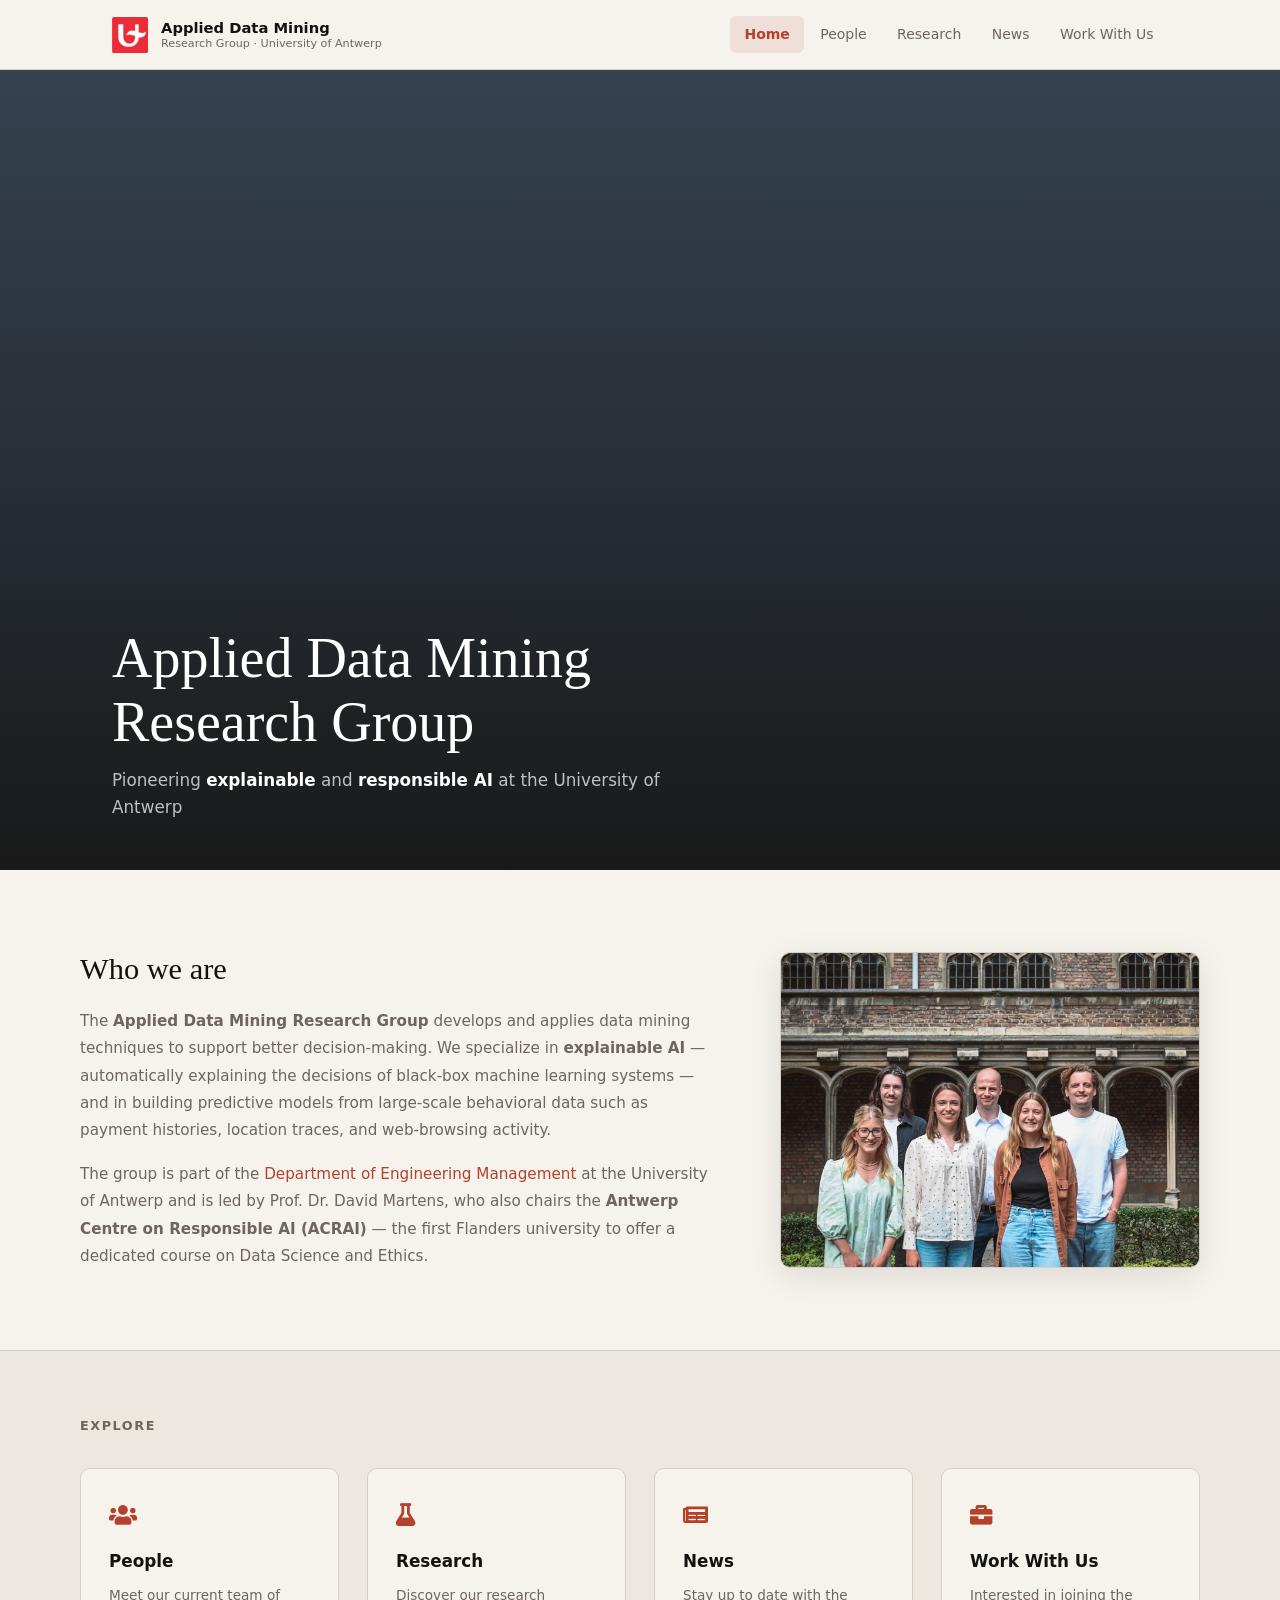
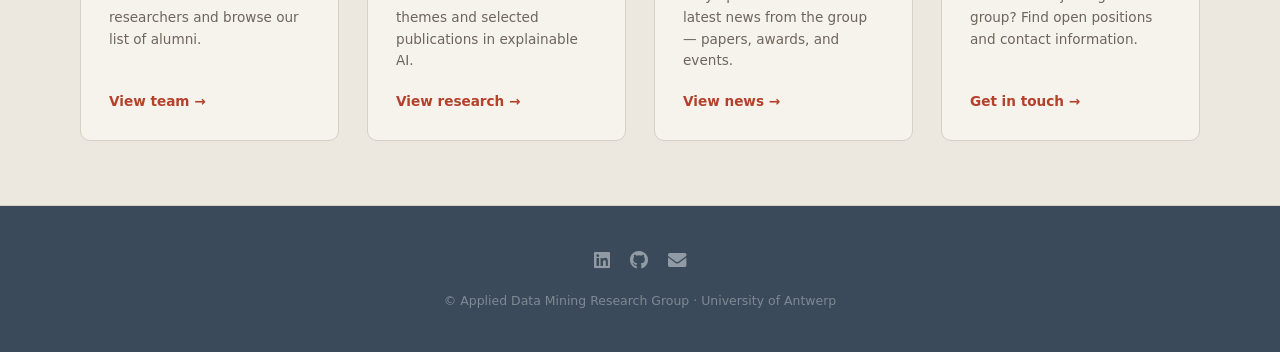
==== index.html @ bc3ec87d "update" ====
<!DOCTYPE html>
<html lang="en">
<head>
  <meta charset="UTF-8" />
  <meta name="viewport" content="width=device-width, initial-scale=1.0" />
  <title>ADM Research Group – University of Antwerp</title>
  <meta name="description" content="Applied Data Mining Research Group at the University of Antwerp. Research in explainable and responsible AI." />
  <link rel="icon" href="images/UA_Logo.png" />
  <link rel="stylesheet" href="assets/css/fontawesome-all.min.css" />
  <link rel="stylesheet" href="assets/css/adm.css" />
</head>
<body>

  <!-- ═══════════════════════════ SHARED NAV — active: Home ════ -->
  <header class="site-nav">
    <div class="nav-inner">
      <a class="nav-brand" href="index.html">
        <img class="nav-logo" src="images/UA_Logo.png" alt="UA" />
        <div class="nav-name">
          <strong>Applied Data Mining</strong>
          <span>Research Group · University of Antwerp</span>
        </div>
      </a>
      <nav class="nav-links">
        <a class="nav-link active" href="index.html">Home</a>
        <a class="nav-link" href="people.html">People</a>
        <a class="nav-link" href="research.html">Research</a>
        <a class="nav-link" href="news.html">News</a>
        <a class="nav-link" href="work-with-us.html">Work With Us</a>
      </nav>
    </div>
  </header>

  <!-- ═══════════════════════════════════════════════════════════
       HERO
       Background image: images/group_pics/2024.jpeg
       Change the year here if you update the group photo.
  ═══════════════════════════════════════════════════════════════ -->
  <section class="landing-hero">
    <div class="landing-hero-overlay"></div>
    <div class="landing-hero-content">
      <h1>Applied Data Mining<br>Research Group</h1>
      <p>Pioneering <strong>explainable</strong> and <strong>responsible AI</strong> at the University of Antwerp</p>
    </div>
  </section>

  <!-- ═══════════════════════════════════════════════════════════
       ABOUT
       Edit the two paragraphs below to describe the group.
  ═══════════════════════════════════════════════════════════════ -->
  <section class="about-section">
    <div class="about-inner">
      <div class="about-text">
        <h2>Who we are</h2>
        <p>
          The <strong>Applied Data Mining Research Group</strong> develops and applies data mining
          techniques to support better decision-making. We specialize in
          <strong>explainable AI</strong> — automatically explaining the decisions of
          black-box machine learning systems — and in building predictive models
          from large-scale behavioral data such as payment histories, location traces,
          and web-browsing activity.
        </p>
        <p>
          The group is part of the <a href="https://www.uantwerpen.be/en/research-groups/engineering-management/">Department
          of Engineering Management</a> at the University of Antwerp and is led by
          Prof. Dr. David Martens, who also chairs the
          <strong>Antwerp Centre on Responsible AI (ACRAI)</strong> — the first Flanders
          university to offer a dedicated course on Data Science and Ethics.
        </p>
      </div>
      <div class="about-photo">
        <img src="images/group_pics/2023.jpeg" alt="ADM Research Group" />
      </div>
    </div>
  </section>

  <!-- ═══════════════════════════════════════════════════════════
       FEATURE CARDS — links to the main sections
       Edit the descriptions; add new cards by copying a .feature-card block.
  ═══════════════════════════════════════════════════════════════ -->
  <section class="features-section">
    <div class="features-inner">
      <p class="features-heading">Explore</p>
      <div class="features-grid">

        <a class="feature-card" href="people.html">
          <div class="feature-icon"><i class="fas fa-users"></i></div>
          <div class="feature-title">People</div>
          <div class="feature-desc">Meet our current team of researchers and browse our list of alumni.</div>
          <div class="feature-arrow">View team →</div>
        </a>

        <a class="feature-card" href="research.html">
          <div class="feature-icon"><i class="fas fa-flask"></i></div>
          <div class="feature-title">Research</div>
          <div class="feature-desc">Discover our research themes and selected publications in explainable AI.</div>
          <div class="feature-arrow">View research →</div>
        </a>

        <a class="feature-card" href="news.html">
          <div class="feature-icon"><i class="fas fa-newspaper"></i></div>
          <div class="feature-title">News</div>
          <div class="feature-desc">Stay up to date with the latest news from the group — papers, awards, and events.</div>
          <div class="feature-arrow">View news →</div>
        </a>

        <a class="feature-card" href="work-with-us.html">
          <div class="feature-icon"><i class="fas fa-briefcase"></i></div>
          <div class="feature-title">Work With Us</div>
          <div class="feature-desc">Interested in joining the group? Find open positions and contact information.</div>
          <div class="feature-arrow">Get in touch →</div>
        </a>

      </div>
    </div>
  </section>

  <!-- ═══════════════════════════ SHARED FOOTER ════════════════ -->
  <footer class="site-footer">
    <div class="footer-inner">
      <div class="footer-icons">
        <a href="https://www.linkedin.com/school/uantwerpenfbe/" title="LinkedIn"><i class="fab fa-linkedin"></i></a>
        <a href="https://github.com/ADMAntwerp" title="GitHub"><i class="fab fa-github"></i></a>
        <a href="mailto:david.martens@uantwerp.be" title="Email"><i class="fas fa-envelope"></i></a>
      </div>
      <p class="footer-copy">&copy; Applied Data Mining Research Group &middot; University of Antwerp</p>
    </div>
  </footer>

</body>
</html>
---- assets/css/adm.css ----
/* ═══════════════════════════════════════════════════════════════
   ADM Research Group — complete site styles
   Color tokens: colors_and_type.css in project root
═══════════════════════════════════════════════════════════════ */

/* ── Tokens ──────────────────────────────────────────────────── */
:root {
  --bg:          #F6F2EC;
  --surface:     #EDE8DF;
  --border:      #D5CFC5;
  --text:        #141210;
  --meta:        #6E665C;
  --accent:      #B4412B;
  --accent-dim:  rgba(180, 65, 43, 0.10);
  --slate:       #3A4A5A;
  --slate-dark:  #263040;

  --font: -apple-system, BlinkMacSystemFont, 'Segoe UI', system-ui, sans-serif;
  --font-serif: Georgia, 'Times New Roman', serif;

  --nav-h:  70px;
  --max-w:  1120px;
  --gap:    1.75rem;
  --r:      10px;
}

@media (prefers-color-scheme: dark) {
  :root {
    --bg:         #1A1815;
    --surface:    #221F1C;
    --border:     #2E2B27;
    --text:       #F0EBE3;
    --meta:       #8E867A;
    --accent:     #D2604A;
    --accent-dim: rgba(210, 96, 74, 0.12);
    --slate:      #3A4A5A;
    --slate-dark: #263040;
  }
}

/* ── Reset ───────────────────────────────────────────────────── */
*, *::before, *::after { box-sizing: border-box; margin: 0; padding: 0; }
html { scroll-behavior: smooth; }

body {
  font-family: var(--font);
  background: var(--bg);
  color: var(--text);
  line-height: 1.65;
  -webkit-font-smoothing: antialiased;
}

a { color: var(--accent); text-decoration: none; }
a:hover { text-decoration: underline; }
img { max-width: 100%; display: block; }

/* ── Shared layout ───────────────────────────────────────────── */
.wrap {
  max-width: var(--max-w);
  margin: 0 auto;
  padding: 0 2rem;
}

/* ═══════════════════════════════════════════════════════════════
   NAVIGATION
═══════════════════════════════════════════════════════════════ */
.site-nav {
  position: sticky;
  top: 0;
  z-index: 200;
  height: var(--nav-h);
  background: var(--bg);
  border-bottom: 1px solid var(--border);
}

.nav-inner {
  max-width: var(--max-w);
  margin: 0 auto;
  padding: 0 2rem;
  height: 100%;
  display: flex;
  align-items: center;
  justify-content: space-between;
  gap: 1.5rem;
}

.nav-brand {
  display: flex;
  align-items: center;
  gap: 0.8rem;
  text-decoration: none;
  color: var(--text);
  flex-shrink: 0;
}

.nav-brand:hover { text-decoration: none; }

.nav-logo { height: 36px; width: auto; }

.nav-name {
  display: flex;
  flex-direction: column;
  line-height: 1.2;
}

.nav-name strong {
  font-size: 0.92rem;
  font-weight: 700;
  color: var(--text);
}

.nav-name span {
  font-size: 0.70rem;
  color: var(--meta);
}

.nav-links {
  display: flex;
  align-items: center;
  gap: 0.1rem;
}

.nav-link {
  font-size: 0.875rem;
  font-weight: 500;
  color: var(--meta);
  padding: 0.45rem 0.9rem;
  border-radius: 6px;
  transition: color 0.15s, background 0.15s;
  text-decoration: none;
  white-space: nowrap;
}

.nav-link:hover {
  color: var(--text);
  background: var(--surface);
  text-decoration: none;
}

.nav-link.active {
  color: var(--accent);
  font-weight: 600;
  background: var(--accent-dim);
}

/* ═══════════════════════════════════════════════════════════════
   LANDING HERO (index.html only)
═══════════════════════════════════════════════════════════════ */
.landing-hero {
  position: relative;
  height: calc(100vh - var(--nav-h));
  min-height: 480px;
  max-height: 800px;
  background-color: var(--slate);
  background-image: url('../images/group_pics/2024.jpeg');
  background-size: cover;
  background-position: center 30%;
  display: flex;
  align-items: flex-end;
}

.landing-hero-overlay {
  position: absolute;
  inset: 0;
  background: linear-gradient(
    to top,
    rgba(20, 18, 16, 0.88) 0%,
    rgba(20, 18, 16, 0.45) 55%,
    rgba(20, 18, 16, 0.15) 100%
  );
}

.landing-hero-content {
  position: relative;
  z-index: 1;
  padding: 3rem 2rem;
  max-width: var(--max-w);
  margin: 0 auto;
  width: 100%;
}

.landing-hero-content h1 {
  font-family: var(--font-serif);
  font-size: clamp(2rem, 5vw, 3.5rem);
  font-weight: 400;
  color: #fff;
  line-height: 1.15;
  margin-bottom: 0.75rem;
}

.landing-hero-content p {
  font-size: 1.05rem;
  color: rgba(255, 255, 255, 0.72);
  max-width: 560px;
}

.landing-hero-content strong { color: #fff; }

/* ── Landing: About ── */
.about-section {
  padding: 5rem 2rem;
}

.about-inner {
  max-width: var(--max-w);
  margin: 0 auto;
  display: grid;
  grid-template-columns: 1fr 420px;
  gap: 4rem;
  align-items: center;
}

.about-text h2 {
  font-family: var(--font-serif);
  font-size: 1.9rem;
  font-weight: 400;
  color: var(--text);
  margin-bottom: 1.25rem;
  line-height: 1.25;
}

.about-text p {
  color: var(--meta);
  font-size: 0.95rem;
  line-height: 1.8;
  margin-bottom: 1rem;
}

.about-text p:last-child { margin-bottom: 0; }

.about-photo {
  border-radius: var(--r);
  overflow: hidden;
  border: 1px solid var(--border);
  box-shadow: 0 8px 32px rgba(0,0,0,0.1);
}

.about-photo img {
  width: 100%;
  aspect-ratio: 4/3;
  object-fit: cover;
}

/* ── Landing: Feature cards ── */
.features-section {
  background: var(--surface);
  border-top: 1px solid var(--border);
  border-bottom: 1px solid var(--border);
  padding: 4rem 2rem;
}

.features-inner {
  max-width: var(--max-w);
  margin: 0 auto;
}

.features-heading {
  font-size: 0.8rem;
  font-weight: 700;
  text-transform: uppercase;
  letter-spacing: 0.12em;
  color: var(--meta);
  margin-bottom: 2rem;
}

.features-grid {
  display: grid;
  grid-template-columns: repeat(auto-fit, minmax(220px, 1fr));
  gap: var(--gap);
}

.feature-card {
  background: var(--bg);
  border: 1px solid var(--border);
  border-radius: var(--r);
  padding: 1.75rem;
  display: flex;
  flex-direction: column;
  gap: 0.6rem;
  transition: box-shadow 0.2s, transform 0.2s;
  text-decoration: none;
  color: var(--text);
}

.feature-card:hover {
  box-shadow: 0 8px 28px rgba(0,0,0,0.1);
  transform: translateY(-2px);
  text-decoration: none;
  color: var(--text);
}

.feature-icon {
  font-size: 1.4rem;
  color: var(--accent);
  margin-bottom: 0.25rem;
}

.feature-title {
  font-size: 1.05rem;
  font-weight: 700;
}

.feature-desc {
  font-size: 0.85rem;
  color: var(--meta);
  line-height: 1.6;
}

.feature-arrow {
  font-size: 0.85rem;
  color: var(--accent);
  margin-top: auto;
  padding-top: 0.5rem;
  font-weight: 600;
}

/* ═══════════════════════════════════════════════════════════════
   PAGE BANNER (inner pages)
═══════════════════════════════════════════════════════════════ */
.page-banner {
  background: linear-gradient(135deg, var(--slate) 0%, var(--slate-dark) 100%);
  padding: 3.5rem 2rem;
}

.page-banner-inner {
  max-width: var(--max-w);
  margin: 0 auto;
}

.page-banner h1 {
  font-family: var(--font-serif);
  font-size: clamp(1.6rem, 3.5vw, 2.5rem);
  font-weight: 400;
  color: #fff;
  margin-bottom: 0.35rem;
}

.page-banner p {
  font-size: 0.92rem;
  color: rgba(255,255,255,0.6);
}

/* ═══════════════════════════════════════════════════════════════
   SHARED PAGE CONTENT
═══════════════════════════════════════════════════════════════ */
.page-content {
  max-width: var(--max-w);
  margin: 0 auto;
  padding: 3.5rem 2rem 5rem;
}

/* ── Section heading ── */
.sh {
  font-size: 1.15rem;
  font-weight: 700;
  color: var(--text);
  margin-bottom: 1.5rem;
  margin-top: 3.5rem;
  display: flex;
  align-items: center;
  gap: 0.75rem;
}

.sh::after {
  content: '';
  flex: 1;
  height: 1px;
  background: var(--border);
}

.sh:first-child { margin-top: 0; }

/* ═══════════════════════════════════════════════════════════════
   PEOPLE PAGE
═══════════════════════════════════════════════════════════════ */

/* ── PI feature card ── */
.pi-card {
  display: grid;
  grid-template-columns: 200px 1fr;
  gap: 2rem;
  background: var(--surface);
  border: 1px solid var(--border);
  border-radius: var(--r);
  padding: 1.75rem;
  margin-bottom: 2.5rem;
}

.pi-photo {
  width: 100%;
  aspect-ratio: 1;
  object-fit: cover;
  object-position: top;
  border-radius: 8px;
}

.pi-name {
  font-size: 1.3rem;
  font-weight: 700;
  margin-bottom: 0.2rem;
}

.pi-role {
  font-size: 0.82rem;
  color: var(--accent);
  font-weight: 600;
  text-transform: uppercase;
  letter-spacing: 0.06em;
  margin-bottom: 0.85rem;
}

.pi-bio {
  font-size: 0.9rem;
  color: var(--meta);
  line-height: 1.75;
  margin-bottom: 1rem;
}

.pi-links { display: flex; gap: 0.6rem; }

.pi-links a, .member-icons a {
  color: var(--meta);
  font-size: 1.05rem;
  transition: color 0.15s;
  text-decoration: none;
}

.pi-links a:hover, .member-icons a:hover { color: var(--accent); }

/* ── Team grid ── */
.members-grid {
  display: grid;
  grid-template-columns: repeat(auto-fill, minmax(185px, 1fr));
  gap: var(--gap);
}

.member-card {
  background: var(--surface);
  border: 1px solid var(--border);
  border-radius: var(--r);
  overflow: hidden;
  transition: box-shadow 0.2s, transform 0.2s;
}

.member-card:hover {
  box-shadow: 0 8px 28px rgba(0,0,0,0.12);
  transform: translateY(-2px);
}

.member-card img {
  width: 100%;
  aspect-ratio: 1;
  object-fit: cover;
  object-position: top;
}

.member-body { padding: 0.85rem 1rem 1rem; }

.member-name {
  font-size: 0.88rem;
  font-weight: 600;
  line-height: 1.3;
  margin-bottom: 0.2rem;
}

.member-role {
  font-size: 0.74rem;
  color: var(--meta);
  margin-bottom: 0.6rem;
}

.member-icons { display: flex; gap: 0.5rem; }

/* ── Alumni ── */
.alumni-grid {
  display: grid;
  grid-template-columns: repeat(auto-fill, minmax(200px, 1fr));
  list-style: none;
}

.alumni-item {
  padding: 0.55rem 0;
  border-bottom: 1px solid var(--border);
  font-size: 0.875rem;
  color: var(--meta);
}

/* ── Gallery ── */
.gallery-grid {
  display: grid;
  grid-template-columns: repeat(auto-fill, minmax(300px, 1fr));
  gap: var(--gap);
}

.gallery-figure {
  border-radius: var(--r);
  overflow: hidden;
  border: 1px solid var(--border);
  background: var(--surface);
}

.gallery-figure img {
  width: 100%;
  aspect-ratio: 4/3;
  object-fit: cover;
}

.gallery-caption {
  padding: 0.55rem 1rem;
  font-size: 0.8rem;
  font-weight: 600;
  color: var(--meta);
  letter-spacing: 0.03em;
}

/* ═══════════════════════════════════════════════════════════════
   RESEARCH PAGE
═══════════════════════════════════════════════════════════════ */

/* ── Themes ── */
.themes-grid {
  display: grid;
  grid-template-columns: repeat(auto-fill, minmax(270px, 1fr));
  gap: var(--gap);
}

.theme-card {
  background: var(--surface);
  border: 1px solid var(--border);
  border-top: 3px solid var(--accent);
  border-radius: var(--r);
  padding: 1.5rem;
}

.theme-card h3 {
  font-size: 1rem;
  font-weight: 700;
  margin-bottom: 0.6rem;
}

.theme-card p {
  font-size: 0.875rem;
  color: var(--meta);
  line-height: 1.65;
}

/* ── Selected publications ── */
.pub-selected-grid {
  display: grid;
  grid-template-columns: repeat(auto-fill, minmax(320px, 1fr));
  gap: var(--gap);
}

.pub-card {
  background: var(--surface);
  border: 1px solid var(--border);
  border-radius: var(--r);
  padding: 1.4rem;
  display: flex;
  flex-direction: column;
  gap: 0.4rem;
}

.pub-card-year {
  font-size: 0.75rem;
  font-weight: 700;
  text-transform: uppercase;
  letter-spacing: 0.08em;
  color: var(--accent);
}

.pub-card-title {
  font-size: 0.93rem;
  font-weight: 600;
  line-height: 1.4;
  color: var(--text);
}

.pub-card-meta {
  font-size: 0.82rem;
  color: var(--meta);
  line-height: 1.5;
}

.pub-card-link {
  font-size: 0.8rem;
  color: var(--accent);
  margin-top: 0.2rem;
  font-weight: 500;
}

/* ── All publications list ── */
.pub-list { list-style: none; }

.pub-row {
  display: grid;
  grid-template-columns: 52px 1fr;
  gap: 1.25rem;
  padding: 1rem 0;
  border-bottom: 1px solid var(--border);
  align-items: start;
}

.pub-row:first-child { border-top: 1px solid var(--border); }

.pub-row-year {
  font-size: 0.8rem;
  font-weight: 700;
  color: var(--accent);
  padding-top: 3px;
  text-align: right;
}

.pub-row-title {
  font-size: 0.92rem;
  font-weight: 600;
  margin-bottom: 0.2rem;
  line-height: 1.4;
}

.pub-row-meta {
  font-size: 0.82rem;
  color: var(--meta);
}

.pub-row-link {
  display: inline-block;
  font-size: 0.78rem;
  margin-top: 0.25rem;
  color: var(--accent);
}

@media (max-width: 480px) {
  .pub-row { grid-template-columns: 1fr; gap: 0.2rem; }
  .pub-row-year { text-align: left; }
}

/* ═══════════════════════════════════════════════════════════════
   NEWS PAGE
═══════════════════════════════════════════════════════════════ */
.news-list {
  display: flex;
  flex-direction: column;
  gap: 1rem;
}

.news-card {
  display: grid;
  grid-template-columns: 64px 1fr;
  gap: 1.5rem;
  background: var(--surface);
  border: 1px solid var(--border);
  border-radius: var(--r);
  padding: 1.4rem 1.5rem;
  align-items: start;
}

.news-badge {
  background: var(--accent);
  color: #fff;
  border-radius: 6px;
  padding: 0.5rem 0.4rem;
  display: flex;
  flex-direction: column;
  align-items: center;
  line-height: 1.1;
  text-align: center;
  flex-shrink: 0;
}

.news-badge-month {
  font-size: 0.65rem;
  font-weight: 700;
  text-transform: uppercase;
  letter-spacing: 0.06em;
}

.news-badge-year {
  font-size: 1rem;
  font-weight: 700;
}

.news-title {
  font-size: 1rem;
  font-weight: 700;
  margin-bottom: 0.35rem;
  line-height: 1.35;
}

.news-body {
  font-size: 0.875rem;
  color: var(--meta);
  line-height: 1.65;
}

@media (max-width: 500px) {
  .news-card { grid-template-columns: 1fr; }
  .news-badge { flex-direction: row; gap: 0.4rem; width: fit-content; border-radius: 4px; padding: 0.3rem 0.6rem; }
}

/* ═══════════════════════════════════════════════════════════════
   WORK WITH US PAGE
═══════════════════════════════════════════════════════════════ */
.contact-card {
  background: var(--surface);
  border: 1px solid var(--border);
  border-radius: var(--r);
  padding: 2rem;
  margin-bottom: 2rem;
  display: grid;
  grid-template-columns: auto 1fr;
  gap: 1.5rem;
  align-items: start;
}

.contact-icon {
  width: 52px;
  height: 52px;
  background: var(--accent-dim);
  border-radius: 50%;
  display: flex;
  align-items: center;
  justify-content: center;
  font-size: 1.2rem;
  color: var(--accent);
  flex-shrink: 0;
}

.contact-card h3 {
  font-size: 1rem;
  font-weight: 700;
  margin-bottom: 0.25rem;
}

.contact-card p {
  font-size: 0.9rem;
  color: var(--meta);
  line-height: 1.65;
}

.contact-card a {
  font-weight: 600;
}

.position-card {
  background: var(--surface);
  border: 1px solid var(--border);
  border-left: 4px solid var(--accent);
  border-radius: var(--r);
  padding: 1.5rem;
  margin-bottom: 1rem;
}

.position-card h3 {
  font-size: 1rem;
  font-weight: 700;
  margin-bottom: 0.4rem;
}

.position-card p {
  font-size: 0.88rem;
  color: var(--meta);
  line-height: 1.65;
}

.position-tag {
  display: inline-block;
  font-size: 0.72rem;
  font-weight: 700;
  text-transform: uppercase;
  letter-spacing: 0.07em;
  color: var(--accent);
  background: var(--accent-dim);
  border-radius: 4px;
  padding: 0.2rem 0.55rem;
  margin-bottom: 0.55rem;
}

/* ═══════════════════════════════════════════════════════════════
   FOOTER
═══════════════════════════════════════════════════════════════ */
.site-footer {
  background: var(--slate);
  padding: 2.5rem 2rem;
}

.footer-inner {
  max-width: var(--max-w);
  margin: 0 auto;
  display: flex;
  flex-direction: column;
  align-items: center;
  gap: 0.9rem;
}

.footer-icons {
  display: flex;
  gap: 1.25rem;
  font-size: 1.15rem;
}

.footer-icons a {
  color: rgba(255,255,255,0.45);
  transition: color 0.15s;
  text-decoration: none;
}

.footer-icons a:hover { color: #fff; }

.footer-copy {
  font-size: 0.78rem;
  color: rgba(255,255,255,0.35);
  text-align: center;
}

/* ═══════════════════════════════════════════════════════════════
   RESPONSIVE
═══════════════════════════════════════════════════════════════ */
@media (max-width: 860px) {
  .about-inner { grid-template-columns: 1fr; }
  .about-photo { max-width: 480px; }
}

@media (max-width: 640px) {
  .nav-name span { display: none; }
  .wrap, .page-content, .about-section,
  .features-section, .page-banner { padding-left: 1.25rem; padding-right: 1.25rem; }
  .nav-inner { padding: 0 1.25rem; }
  .landing-hero-content { padding: 2rem 1.25rem; }
  .pi-card { grid-template-columns: 1fr; }
  .pi-photo { max-width: 160px; }
}

@media (max-width: 440px) {
  .nav-name strong { font-size: 0.82rem; }
  .nav-link { padding: 0.4rem 0.6rem; font-size: 0.8rem; }
}
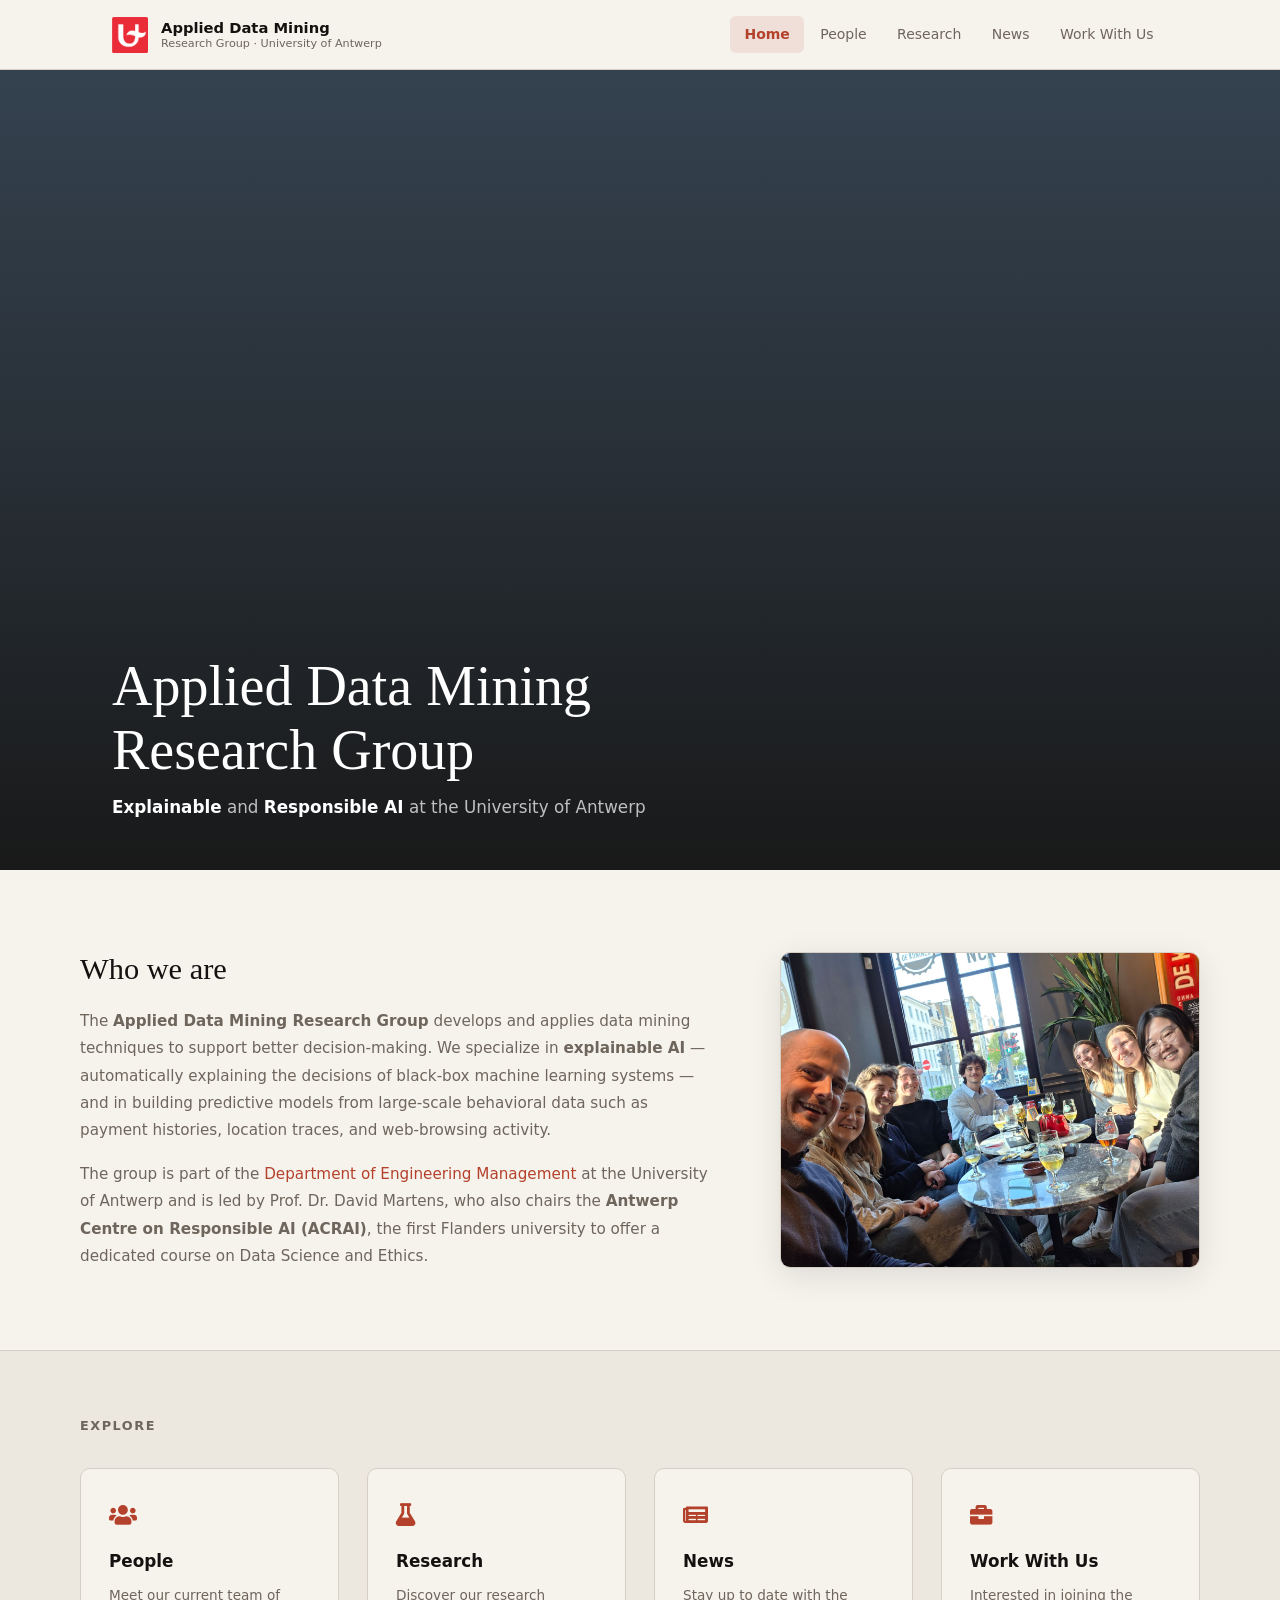
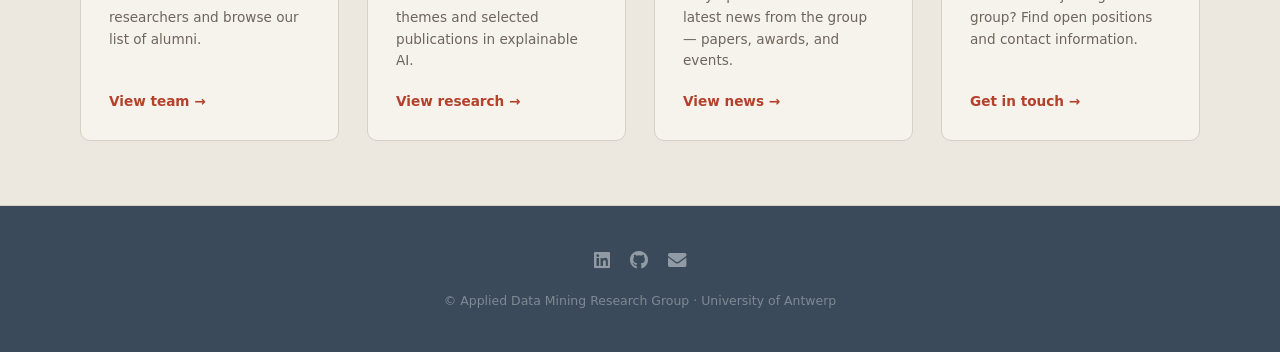
==== commit 8068b6b3: "update research and workwith us" ====
--- a/index.html
+++ b/index.html
@@ -40,7 +40,7 @@
     <div class="landing-hero-overlay"></div>
     <div class="landing-hero-content">
       <h1>Applied Data Mining<br>Research Group</h1>
-      <p>Pioneering <strong>explainable</strong> and <strong>responsible AI</strong> at the University of Antwerp</p>
+      <p><strong>Explainable</strong> and <strong>Responsible AI</strong> at the University of Antwerp</p>
     </div>
   </section>
 
@@ -64,12 +64,12 @@
           The group is part of the <a href="https://www.uantwerpen.be/en/research-groups/engineering-management/">Department
           of Engineering Management</a> at the University of Antwerp and is led by
           Prof. Dr. David Martens, who also chairs the
-          <strong>Antwerp Centre on Responsible AI (ACRAI)</strong> — the first Flanders
+          <strong>Antwerp Centre on Responsible AI (ACRAI)</strong>, the first Flanders
           university to offer a dedicated course on Data Science and Ethics.
         </p>
       </div>
       <div class="about-photo">
-        <img src="images/group_pics/2023.jpeg" alt="ADM Research Group" />
+        <img src="images/group_pics/2026.jpeg" alt="ADM Research Group" />
       </div>
     </div>
   </section>
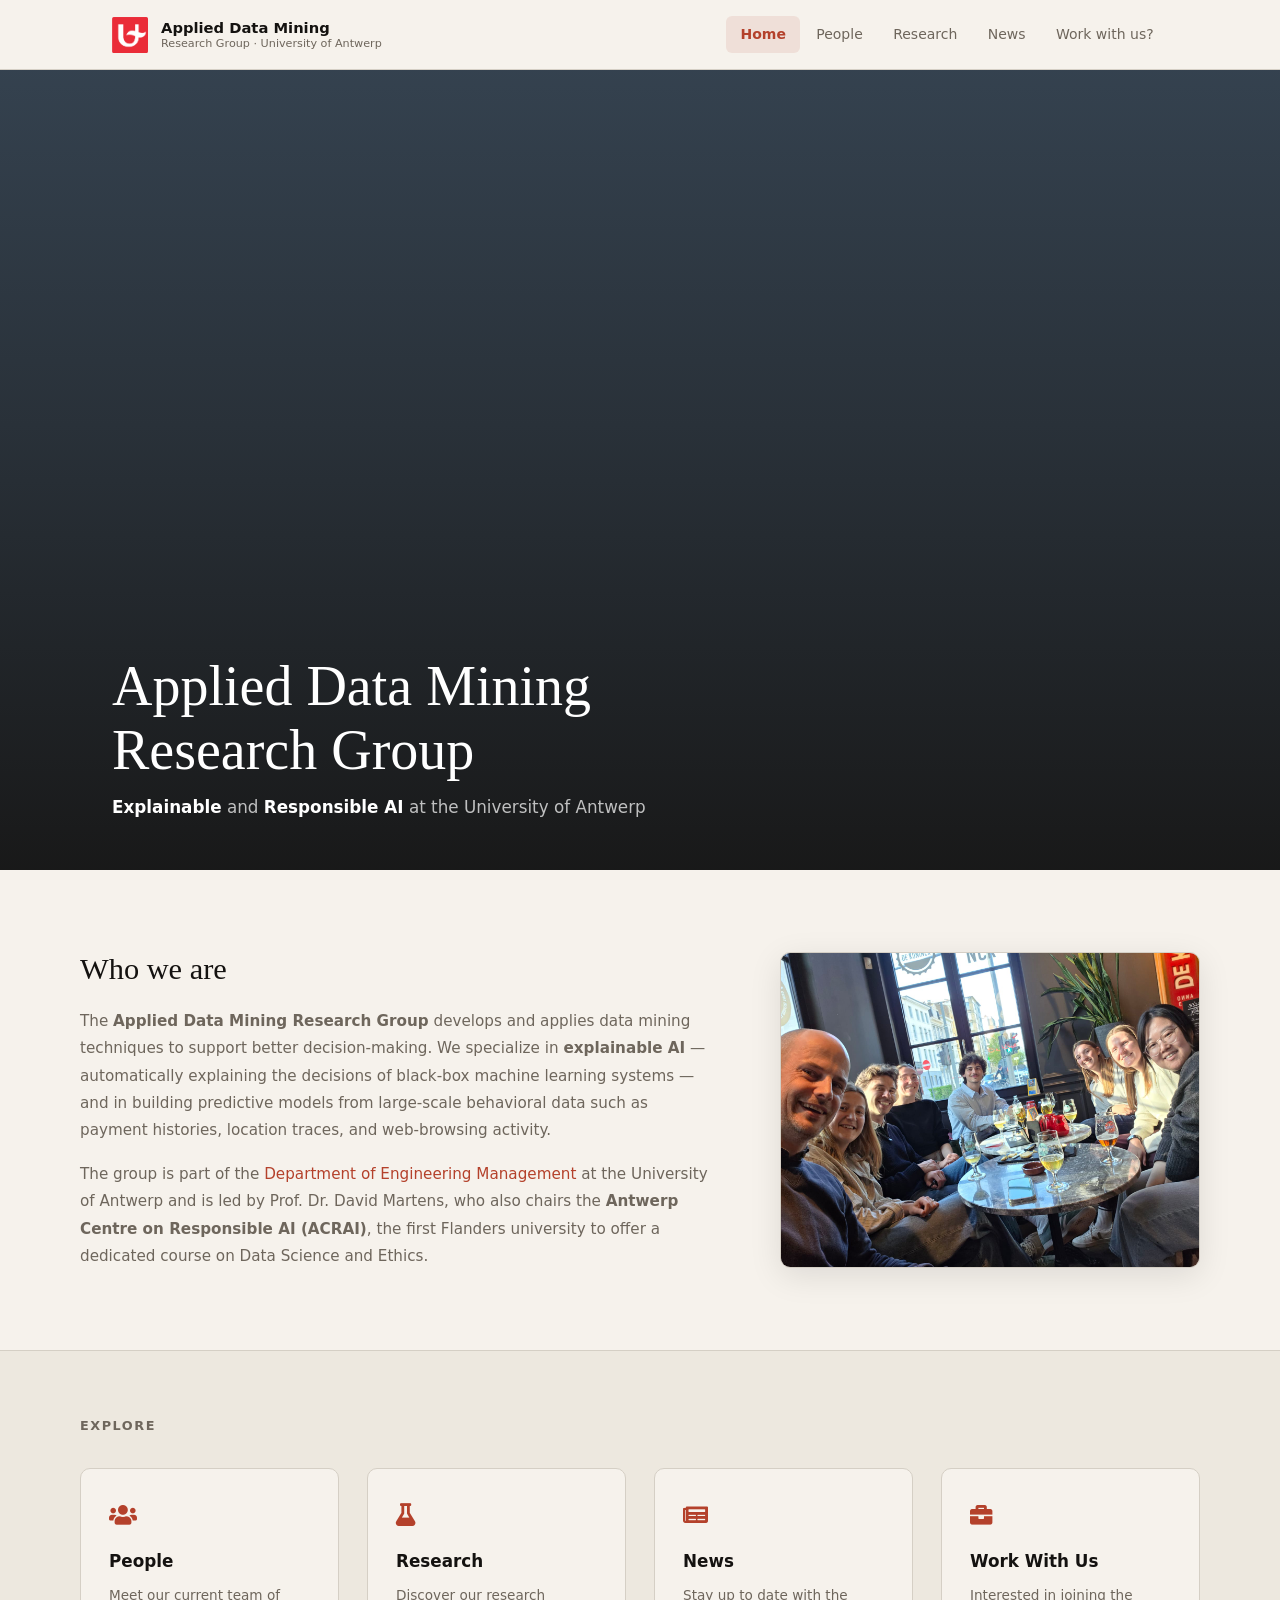
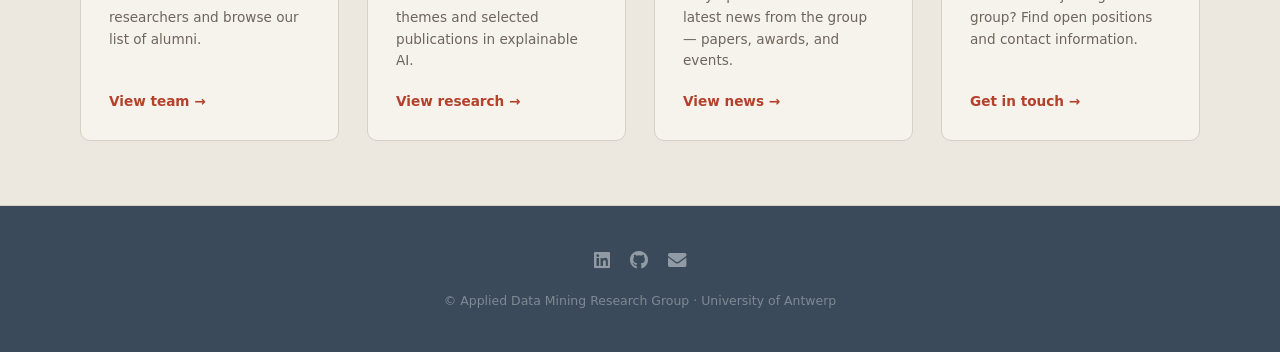
==== commit 79e3cbc2: "update workwithus" ====
--- a/index.html
+++ b/index.html
@@ -26,7 +26,7 @@
         <a class="nav-link" href="people.html">People</a>
         <a class="nav-link" href="research.html">Research</a>
         <a class="nav-link" href="news.html">News</a>
-        <a class="nav-link" href="work-with-us.html">Work With Us</a>
+        <a class="nav-link" href="work-with-us.html">Work with us?</a>
       </nav>
     </div>
   </header>
--- a/assets/css/adm.css
+++ b/assets/css/adm.css
@@ -644,6 +644,18 @@
   gap: 1rem;
 }
 
+.news-year-label {
+  font-size: 0.75rem;
+  font-weight: 700;
+  text-transform: uppercase;
+  letter-spacing: 0.12em;
+  color: var(--meta);
+  margin: 2.25rem 0 0.5rem;
+}
+
+.news-year-label:first-child { margin-top: 0; }
+
+/* Standard compact card */
 .news-card {
   display: grid;
   grid-template-columns: 64px 1fr;
@@ -653,6 +665,33 @@
   border-radius: var(--r);
   padding: 1.4rem 1.5rem;
   align-items: start;
+}
+
+/* Featured card — with a photo at the top */
+.news-card--featured {
+  display: block;
+  padding: 0;
+  overflow: hidden;
+}
+
+.news-card--featured .news-card-img {
+  width: 100%;
+  max-height: 320px;
+  object-fit: cover;
+  display: block;
+}
+
+.news-card--featured .news-card-body {
+  display: grid;
+  grid-template-columns: 64px 1fr;
+  gap: 1.5rem;
+  padding: 1.4rem 1.5rem;
+  align-items: start;
+}
+
+/* Publication badge variant */
+.news-badge--pub {
+  background: var(--slate);
 }
 
 .news-badge {
@@ -693,8 +732,17 @@
   line-height: 1.65;
 }
 
+.news-link {
+  display: inline-block;
+  font-size: 0.82rem;
+  font-weight: 600;
+  color: var(--accent);
+  margin-top: 0.45rem;
+}
+
 @media (max-width: 500px) {
-  .news-card { grid-template-columns: 1fr; }
+  .news-card,
+  .news-card--featured .news-card-body { grid-template-columns: 1fr; }
   .news-badge { flex-direction: row; gap: 0.4rem; width: fit-content; border-radius: 4px; padding: 0.3rem 0.6rem; }
 }
 
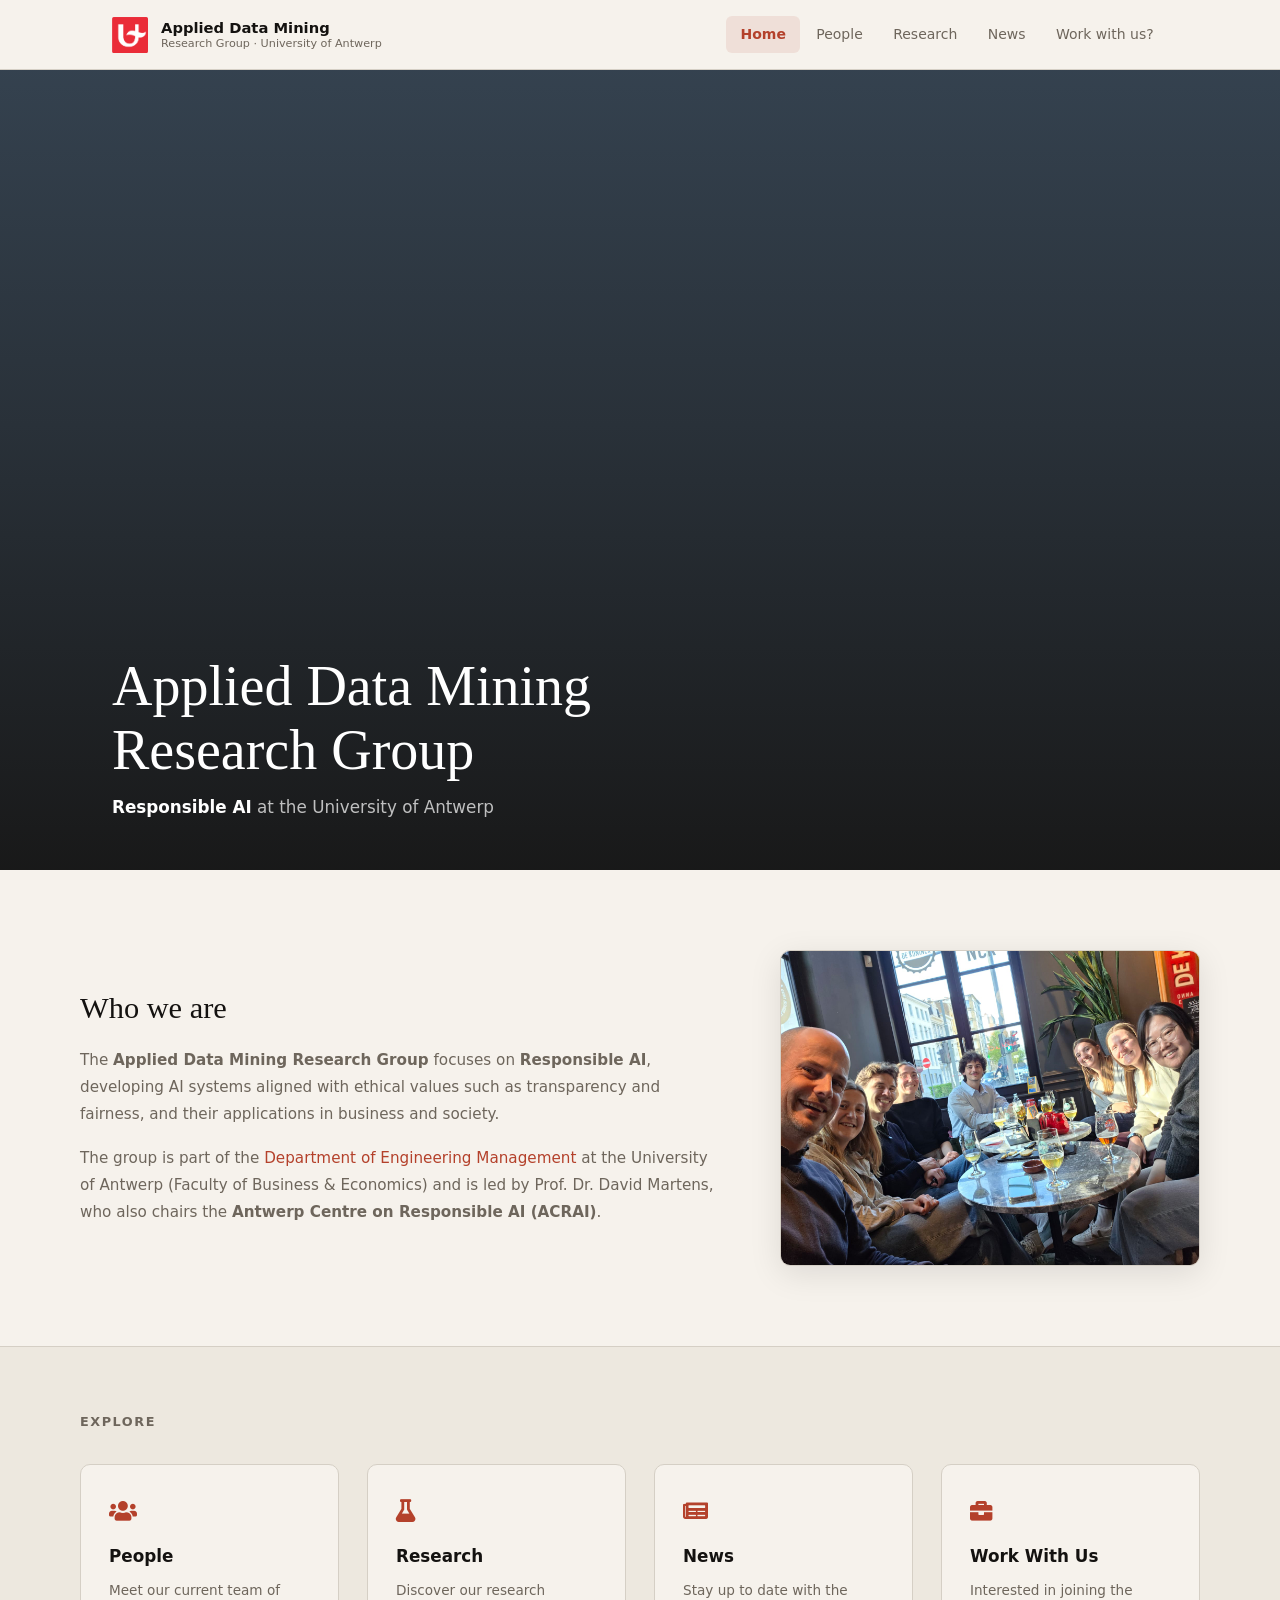
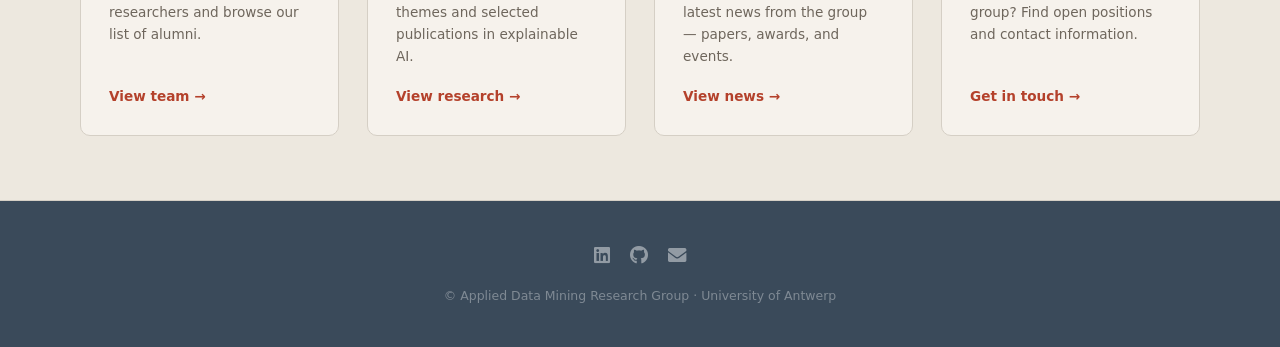
==== commit 425559f5: "updated research" ====
--- a/index.html
+++ b/index.html
@@ -40,7 +40,7 @@
     <div class="landing-hero-overlay"></div>
     <div class="landing-hero-content">
       <h1>Applied Data Mining<br>Research Group</h1>
-      <p><strong>Explainable</strong> and <strong>Responsible AI</strong> at the University of Antwerp</p>
+      <p><strong>Responsible AI</strong> at the University of Antwerp</p>
     </div>
   </section>
 
@@ -53,19 +53,14 @@
       <div class="about-text">
         <h2>Who we are</h2>
         <p>
-          The <strong>Applied Data Mining Research Group</strong> develops and applies data mining
-          techniques to support better decision-making. We specialize in
-          <strong>explainable AI</strong> — automatically explaining the decisions of
-          black-box machine learning systems — and in building predictive models
-          from large-scale behavioral data such as payment histories, location traces,
-          and web-browsing activity.
+          The <strong>Applied Data Mining Research Group</strong> focuses on <strong>Responsible AI</strong>, 
+          developing AI systems aligned with ethical values such as transparency and fairness, and their applications in business and society. 
         </p>
         <p>
           The group is part of the <a href="https://www.uantwerpen.be/en/research-groups/engineering-management/">Department
-          of Engineering Management</a> at the University of Antwerp and is led by
+          of Engineering Management</a> at the University of Antwerp (Faculty of Business & Economics) and is led by
           Prof. Dr. David Martens, who also chairs the
-          <strong>Antwerp Centre on Responsible AI (ACRAI)</strong>, the first Flanders
-          university to offer a dedicated course on Data Science and Ethics.
+          <strong>Antwerp Centre on Responsible AI (ACRAI)</strong>.
         </p>
       </div>
       <div class="about-photo">
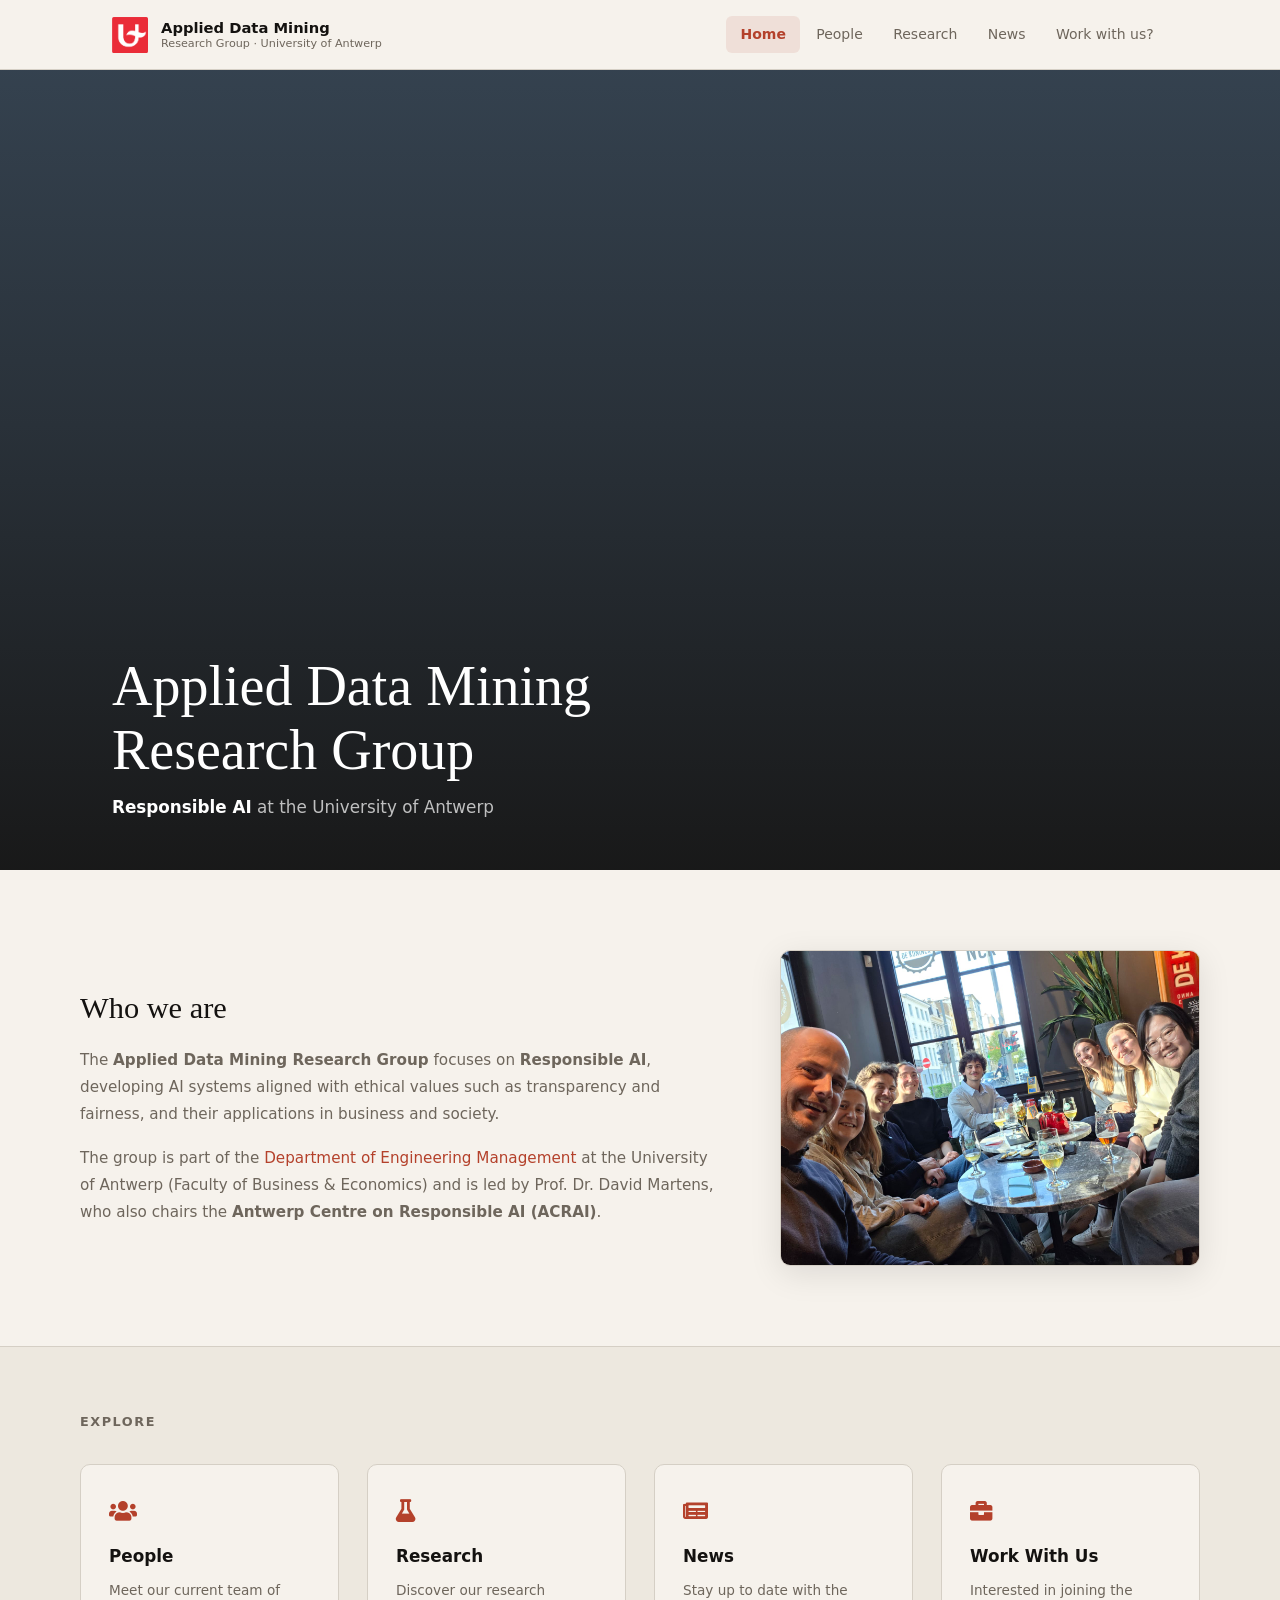
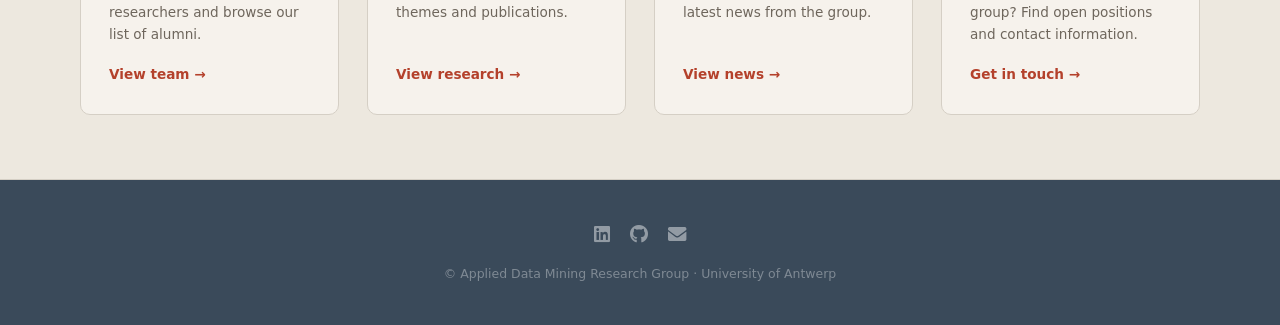
==== commit 4fea3973: "update index" ====
--- a/index.html
+++ b/index.html
@@ -88,14 +88,14 @@
         <a class="feature-card" href="research.html">
           <div class="feature-icon"><i class="fas fa-flask"></i></div>
           <div class="feature-title">Research</div>
-          <div class="feature-desc">Discover our research themes and selected publications in explainable AI.</div>
+          <div class="feature-desc">Discover our research themes and publications.</div>
           <div class="feature-arrow">View research →</div>
         </a>
 
         <a class="feature-card" href="news.html">
           <div class="feature-icon"><i class="fas fa-newspaper"></i></div>
           <div class="feature-title">News</div>
-          <div class="feature-desc">Stay up to date with the latest news from the group — papers, awards, and events.</div>
+          <div class="feature-desc">Stay up to date with the latest news from the group.</div>
           <div class="feature-arrow">View news →</div>
         </a>
 
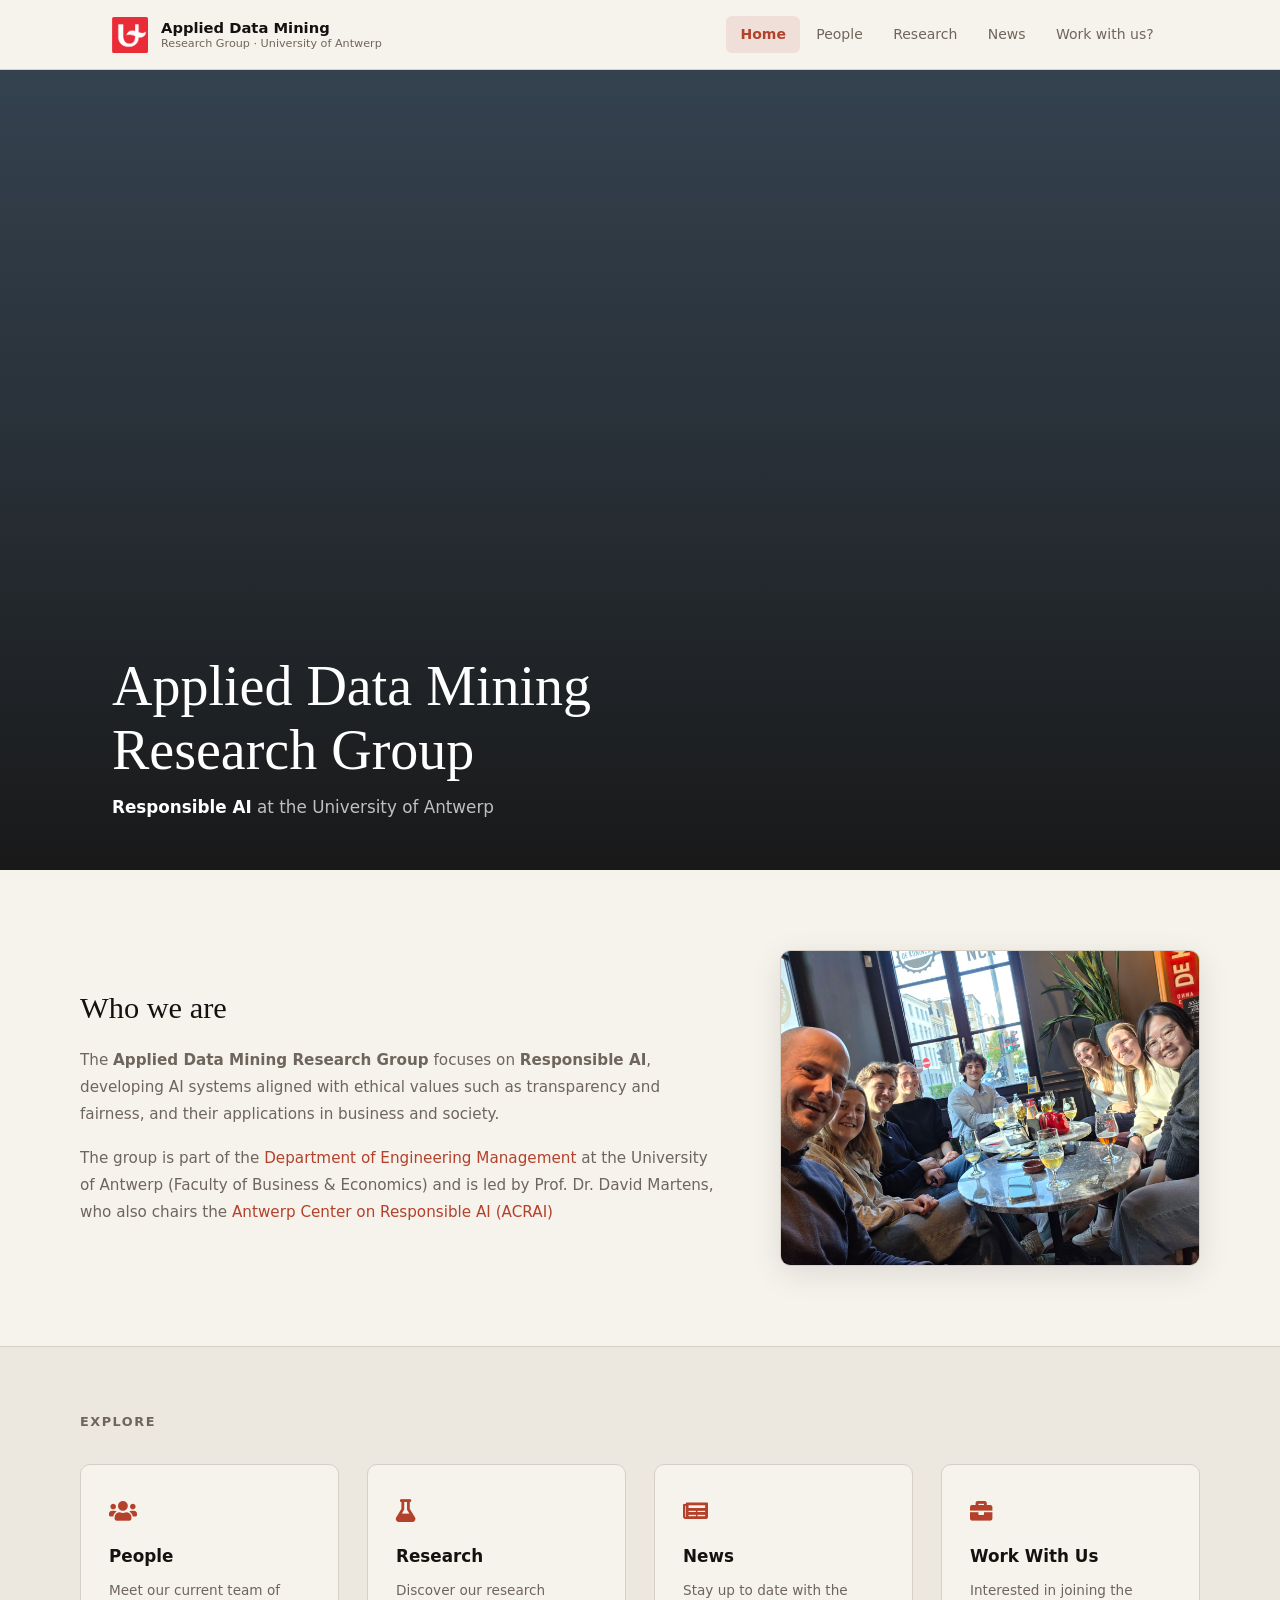
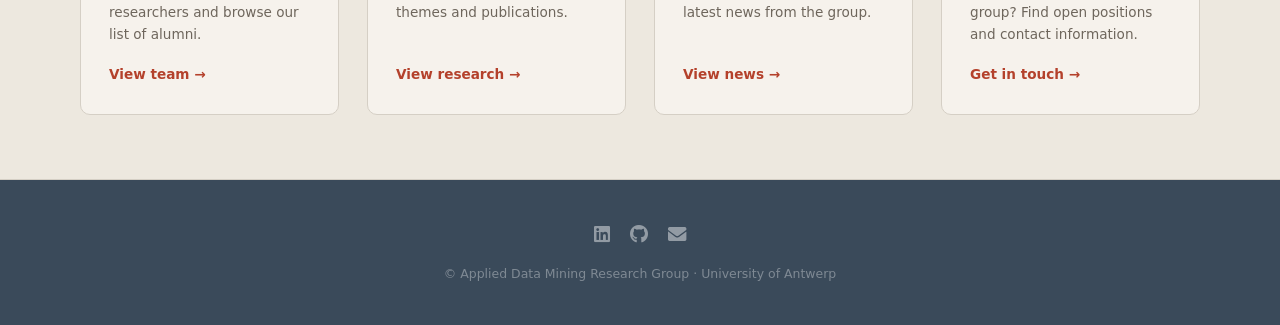
==== commit cd34d099: "update acrai" ====
--- a/index.html
+++ b/index.html
@@ -60,7 +60,7 @@
           The group is part of the <a href="https://www.uantwerpen.be/en/research-groups/engineering-management/">Department
           of Engineering Management</a> at the University of Antwerp (Faculty of Business & Economics) and is led by
           Prof. Dr. David Martens, who also chairs the
-          <strong>Antwerp Centre on Responsible AI (ACRAI)</strong>.
+          <a href="https://www.uantwerpen.be/en/research-groups/antwerp-center-responsible-ai/">Antwerp Center on Responsible AI (ACRAI)</a>
         </p>
       </div>
       <div class="about-photo">
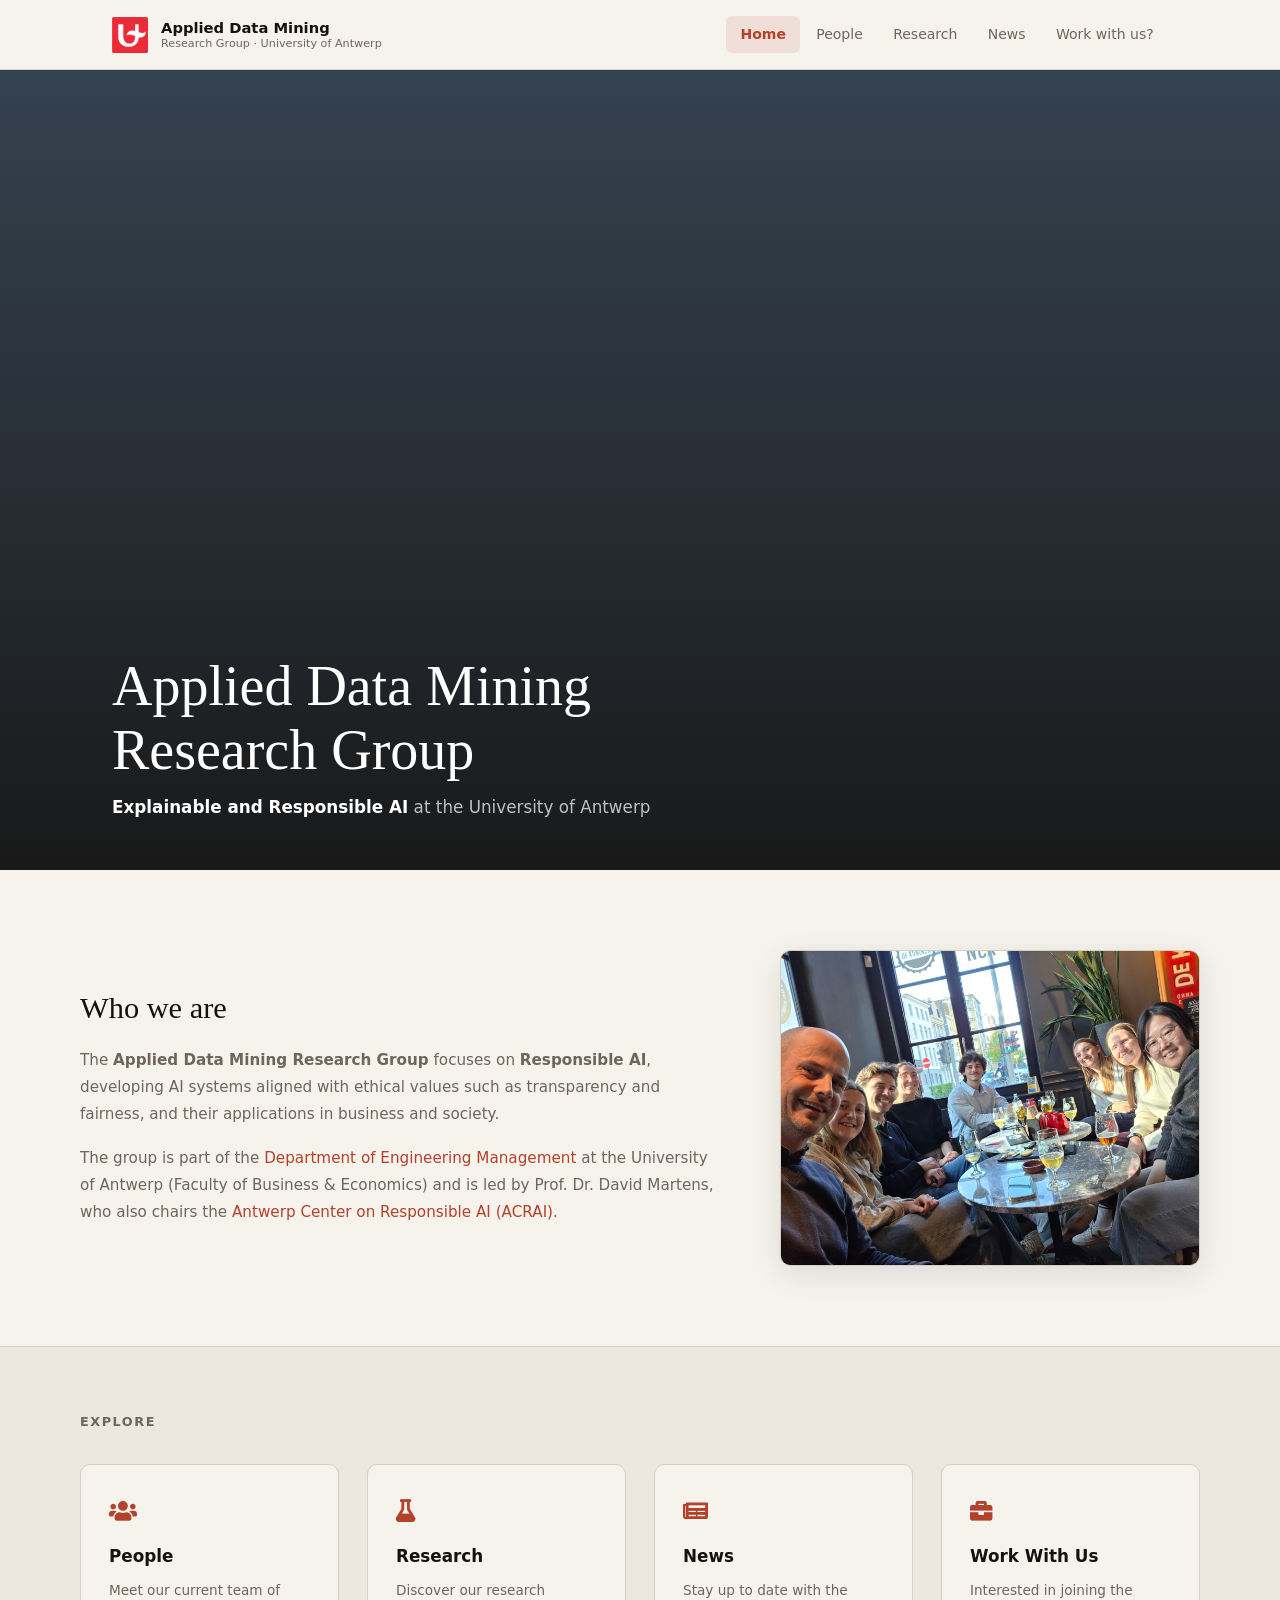
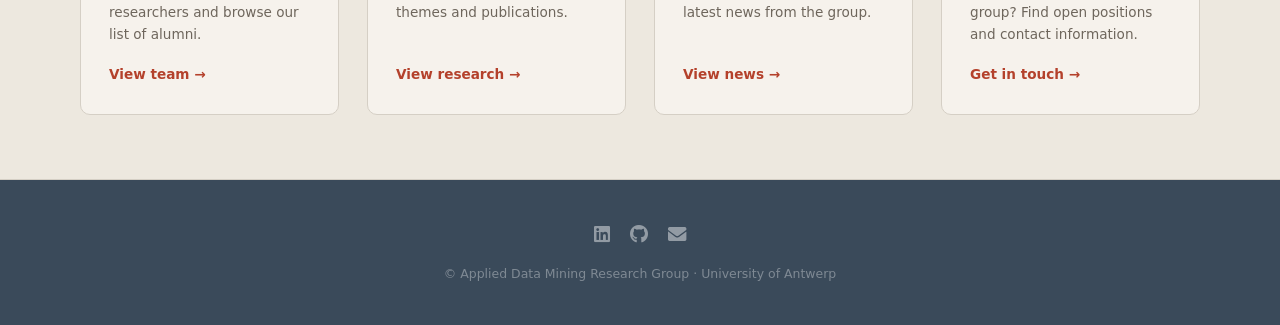
==== commit b008df2a: "Update index.html" ====
--- a/index.html
+++ b/index.html
@@ -40,7 +40,7 @@
     <div class="landing-hero-overlay"></div>
     <div class="landing-hero-content">
       <h1>Applied Data Mining<br>Research Group</h1>
-      <p><strong>Responsible AI</strong> at the University of Antwerp</p>
+      <p><strong>Explainable and Responsible AI</strong> at the University of Antwerp</p>
     </div>
   </section>
 
@@ -60,7 +60,7 @@
           The group is part of the <a href="https://www.uantwerpen.be/en/research-groups/engineering-management/">Department
           of Engineering Management</a> at the University of Antwerp (Faculty of Business & Economics) and is led by
           Prof. Dr. David Martens, who also chairs the
-          <a href="https://www.uantwerpen.be/en/research-groups/antwerp-center-responsible-ai/">Antwerp Center on Responsible AI (ACRAI)</a>
+          <a href="https://www.uantwerpen.be/en/research-groups/antwerp-center-responsible-ai/">Antwerp Center on Responsible AI (ACRAI).</a>
         </p>
       </div>
       <div class="about-photo">
--- a/assets/css/adm.css
+++ b/assets/css/adm.css
@@ -544,6 +544,88 @@
   line-height: 1.65;
 }
 
+.themes-showcase {
+  position: relative;
+  margin-top: 1.5rem;
+  padding: 2rem;
+  border: 1px solid var(--border);
+  border-radius: calc(var(--r) + 8px);
+  background:
+    radial-gradient(circle at top left, rgba(180, 65, 43, 0.12), transparent 34%),
+    linear-gradient(135deg, rgba(58, 74, 90, 0.08), transparent 55%),
+    var(--surface);
+  overflow: hidden;
+}
+
+.themes-showcase::after {
+  content: '';
+  position: absolute;
+  inset: auto -3rem -4rem auto;
+  width: 11rem;
+  height: 11rem;
+  border-radius: 50%;
+  background: rgba(58, 74, 90, 0.08);
+  filter: blur(4px);
+}
+
+.themes-intro {
+  position: relative;
+  z-index: 1;
+  max-width: 52rem;
+  margin-bottom: 1.5rem;
+  color: var(--meta);
+  font-size: 0.98rem;
+  line-height: 1.8;
+}
+
+.themes-grid-featured {
+  position: relative;
+  z-index: 1;
+  grid-template-columns: repeat(auto-fit, minmax(240px, 1fr));
+}
+
+.theme-card-featured {
+  min-height: 100%;
+  padding: 1.6rem;
+  border-top: none;
+  box-shadow: 0 14px 34px rgba(38, 48, 64, 0.08);
+  transition: transform 0.18s ease, box-shadow 0.18s ease, border-color 0.18s ease;
+}
+
+.theme-card-featured:hover {
+  transform: translateY(-4px);
+  box-shadow: 0 20px 40px rgba(38, 48, 64, 0.12);
+  border-color: rgba(180, 65, 43, 0.35);
+}
+
+.theme-kicker {
+  display: inline-flex;
+  align-items: center;
+  gap: 0.35rem;
+  margin-bottom: 0.8rem;
+  padding: 0.28rem 0.65rem;
+  border-radius: 999px;
+  background: var(--accent-dim);
+  color: var(--accent);
+  font-size: 0.72rem;
+  font-weight: 700;
+  letter-spacing: 0.08em;
+  text-transform: uppercase;
+}
+
+.theme-card-featured h3 {
+  font-family: var(--font-serif);
+  font-size: 1.35rem;
+  font-weight: 500;
+  line-height: 1.2;
+  margin-bottom: 0.75rem;
+}
+
+.theme-card-featured p {
+  font-size: 0.92rem;
+  line-height: 1.75;
+}
+
 /* ── Selected publications ── */
 .pub-selected-grid {
   display: grid;
@@ -877,6 +959,7 @@
   .landing-hero-content { padding: 2rem 1.25rem; }
   .pi-card { grid-template-columns: 1fr; }
   .pi-photo { max-width: 160px; }
+  .themes-showcase { padding: 1.4rem; }
 }
 
 @media (max-width: 440px) {
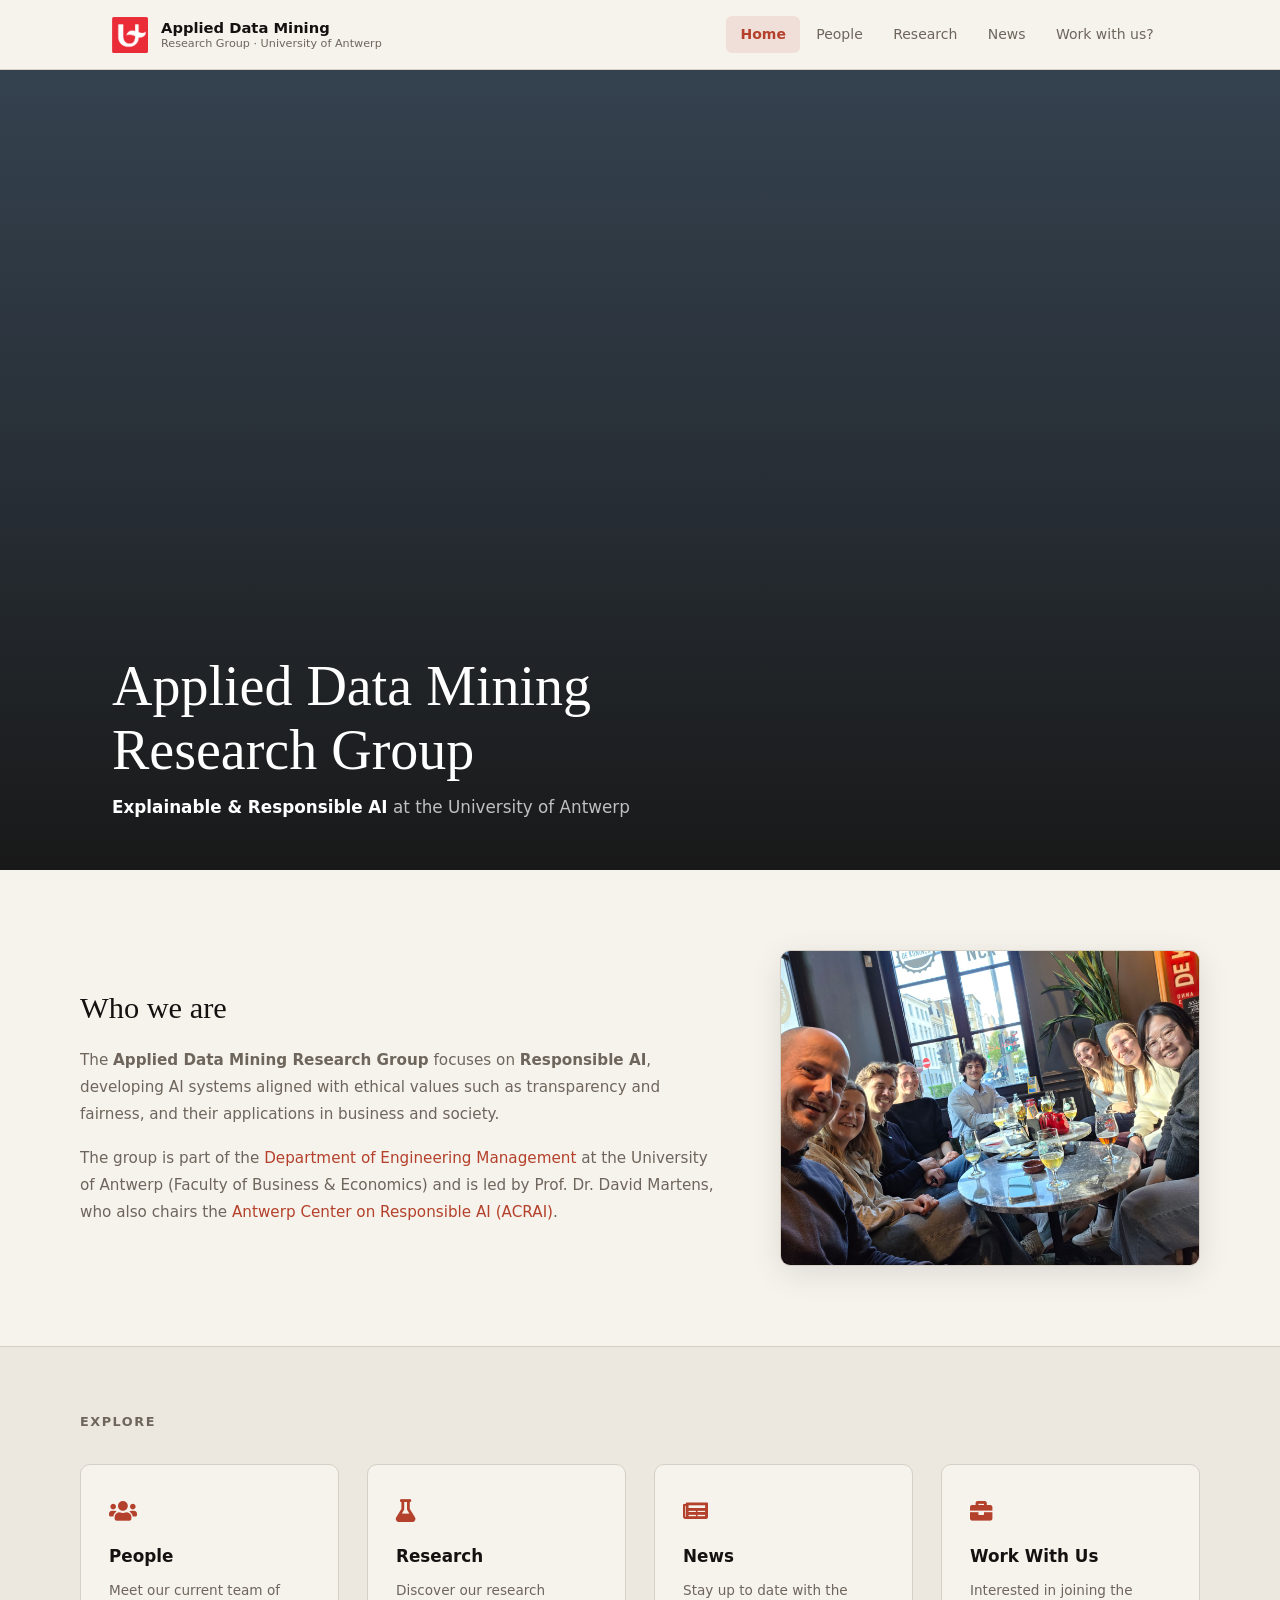
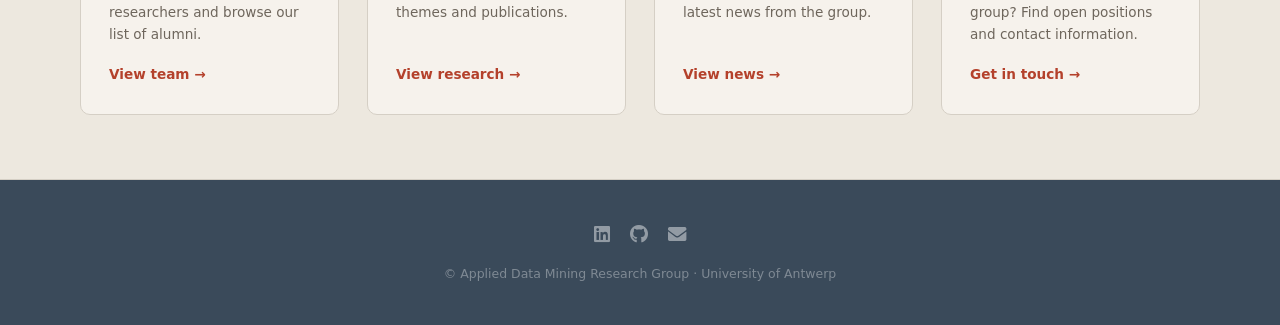
==== commit 75377e44: "Index update" ====
--- a/index.html
+++ b/index.html
@@ -40,7 +40,7 @@
     <div class="landing-hero-overlay"></div>
     <div class="landing-hero-content">
       <h1>Applied Data Mining<br>Research Group</h1>
-      <p><strong>Explainable and Responsible AI</strong> at the University of Antwerp</p>
+      <p><strong>Explainable & Responsible AI</strong> at the University of Antwerp</p>
     </div>
   </section>
 
@@ -60,7 +60,7 @@
           The group is part of the <a href="https://www.uantwerpen.be/en/research-groups/engineering-management/">Department
           of Engineering Management</a> at the University of Antwerp (Faculty of Business & Economics) and is led by
           Prof. Dr. David Martens, who also chairs the
-          <a href="https://www.uantwerpen.be/en/research-groups/antwerp-center-responsible-ai/">Antwerp Center on Responsible AI (ACRAI).</a>
+          <a href="https://www.uantwerpen.be/en/research-groups/antwerp-center-responsible-ai/">Antwerp Center on Responsible AI (ACRAI)</a>.
         </p>
       </div>
       <div class="about-photo">
